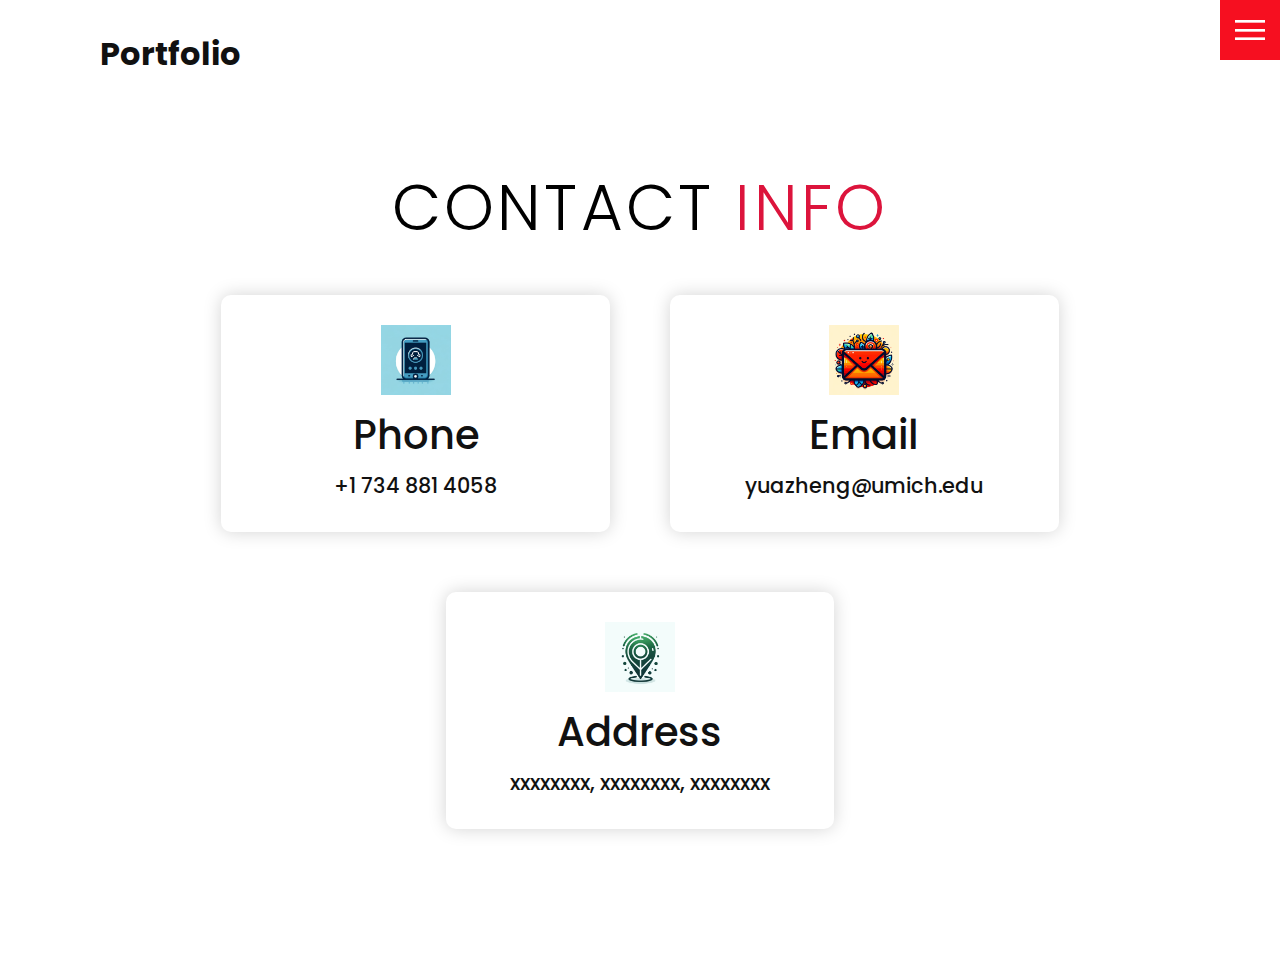
==== contact.html @ f20f1a08 "half complete" ====
<!DOCTYPE html>
<html lang="en">
  <head>
    <meta charset="UTF-8" />
    <meta http-equiv="X-UA-Compatible" content="IE=edge" />
    <meta name="viewport" content="width=device-width, initial-scale=1.0" />
    <link rel="stylesheet" href="css/style.css" />
    <title>Portfolio</title>
  </head>
  <body>
    <header>
      <div class="logo">Portfolio</div>
      <div class="toggle"></div>
      <div class="navigation">
        <ul>
          <li><a href="index.html">Home</a></li>
          <li><a href="services.html">Skills</a></li>
          <li><a href="work.html">Experiene</a></li>
          <li><a href="contact.html">Contact</a></li>
        </ul>
        <div class="social-bar">
          <ul>
            <li>
              <a href="https://facebook.com">
                <img src="images/facebook.png" target="_blank" alt="" />
              </a>
            </li>
            <li>
              <a href="https://twitter.com">
                <img src="images/twitter.png" target="_blank" alt="" />
              </a>
            </li>
            <li>
              <a href="https://instagram.com">
                <img src="images/instagram.png" target="_blank" alt="" />
              </a>
            </li>
          </ul>
          <a href="mailto:you@email.com" class="email-icon">
            <img src="images/email.png" alt="" />
          </a>
        </div>
      </div>
    </header>

    <section id="contact">
      <div class="contact container">
        <div>
          <h1 class="section-title">Contact <span>info</span></h1>
        </div>
        <div class="contact-items">
          <div class="contact-item">
            <div class="icon"><img src="images/phone.png" /></div>
            <div class="contact-info">
              <h1>Phone</h1>
              <h2>+1 734 881 4058</h2>
            </div>
          </div>
          <div class="contact-item">
            <div class="icon"><img src="images/emal.png" /></div>
            <div class="contact-info">
              <h1>Email</h1>
              <h2>yuazheng@umich.edu</h2>
            </div>
          </div>
          <div class="contact-item">
            <div class="icon"><img src="images/addresss.png" /></div>
            <div class="contact-info">
              <h1>Address</h1>
              <h2>xxxxxxxx, xxxxxxxx, xxxxxxxx</h2>
            </div>
          </div>
        </div>
      </div>
    </section>

    <script src="js/script.js"></script>
  </body>
</html>
---- css/style.css ----
@import url(https://fonts.googleapis.com/css?family=Poppins:200,300,400,500,600,700,800,900&display=swap);

.btn,
.toggle {
  cursor: pointer
}

.navigation ul,
.navigation ul li {
  position: relative
}

.btn,
.portfolio .item .action a {
  display: inline-block;
  color: #fff;
  text-decoration: none
}

:root {
  --primary-color: #f60f20;
  --secondary-color: #1b206e
}

* {
  box-sizing: border-box;
  margin: 0;
  padding: 0
}

body,
html {
  font-family: Poppins, sans-serif;
  color: #111;
}

h1 {
  font-size: 30px;
  font-weight: 500
}

p {
  margin: 20px 0 10px;
  font-size: 1.1rem
}

section {
  display: flex;
  flex-direction: column;
  height: 100vh;
  align-items: center;
  padding: 100px;
  margin-top: 60px
}

section.home {
  flex-direction: row;
  margin-top: 0
}

.btn {
  background: var(--primary-color);
  padding: 10px 30px;
  margin: 20px 0;
  border: 0
}

.btn:hover {
  transform: scale(.98)
}

.logo {
  position: absolute;
  top: 30px;
  left: 100px;
  font-size: 2rem;
  font-weight: 700;
  z-index: 20
}

.toggle {
  position: fixed;
  top: 0;
  right: 0;
  width: 60px;
  height: 60px;
  background: var(--primary-color) url(../images/menu.png);
  background-size: 30px;
  background-position: center;
  background-repeat: no-repeat;
  z-index: 20
}

.navigation,
.portfolio .item img {
  width: 100%;
  height: 100%
}

.toggle.active {
  background: var(--primary-color) url(../images/close.png);
  background-size: 25px;
  background-position: center;
  background-repeat: no-repeat
}

.navigation {
  position: fixed;
  top: 0;
  left: 100%;
  background-color: #fff;
  z-index: 15;
  display: flex;
  justify-content: center;
  align-items: center
}

.navigation.active {
  left: 0
}

.navigation ul li {
  list-style: none;
  text-align: center
}

.navigation ul li a {
  font-size: 2.2rem;
  color: #111;
  text-decoration: none;
  font-weight: 300
}

.navigation ul li a:hover {
  color: var(--primary-color)
}

.navigation .social-bar {
  position: absolute;
  top: 0;
  left: 0;
  width: 60px;
  height: 100%;
  display: flex;
  justify-content: center;
  align-items: center
}

.navigation .social-bar a {
  display: inline-block;
  transform: scale(.5)
}

.navigation .email-icon {
  position: absolute;
  bottom: 20px;
  transform: scale(.5)
}

.section-title {
  font-size: 4rem;
  font-weight: 300;
  color: #000;
  margin-bottom: 10px;
  text-transform: uppercase;
  letter-spacing: .2rem;
  text-align: center
}

.section-title span {
  color: #dc143c
}

.home-content {
  position: relative;
  z-index: 10;
  max-width: 600px
}

.home-img {
  position: absolute;
  bottom: 0;
  right: 0;
  height: 110%;
  opacity: .35
}

.services {
  margin-top: 40px;
  display: grid;
  grid-template-columns: repeat(3, 1fr);
  gap: 40px;
  text-align: center
}

.services .service {
  padding: 30px
}

.services .service:hover {
  box-shadow: 0 10px 30px rgba(0, 0, 0, .1)
}

.services .service h2 {
  font-size: 24px;
  font-weight: 500;
  margin-top: 20px;
  color: var(--secondary-color)
}

.services .service .icon img {
  max-width: 100px
}

.portfolio {
  display: flex;
  flex-wrap: wrap;
  justify-content: center;
  margin-top: 20px
}

.portfolio .item {
  position: relative;
  width: 300px;
  height: 300px;
  margin: 5px
}

.portfolio .item .action {
  position: absolute;
  top: 0;
  left: 0;
  width: 100%;
  height: 100%;
  background: rgba(0, 0, 0, .8);
  display: flex;
  justify-content: center;
  align-items: center;
  opacity: 0;
  transition: .5s
}

.portfolio .item:hover .action {
  opacity: 1
}

.portfolio .item .action a {
  border: 1px solid #fff;
  padding: 5px 15px
}

#contact .contact {
  flex-direction: column;
  max-width: 1200px;
  margin: 0 auto;
  width: 90%
}

#contact .contact-items {
  display: flex;
  flex-direction: row;
  justify-content: center;
  align-items: center;
  flex-wrap: wrap;
  width: 100%
}

#contact .contact-item {
  width: 40%;
  padding: 30px;
  text-align: center;
  border-radius: 10px;
  margin: 30px;
  display: flex;
  justify-content: center;
  align-items: center;
  flex-direction: column;
  box-shadow: 0 0 18px 0 #0000002c;
  transition: box-shadow .3s
}

#contact .contact-item:hover {
  box-shadow: 0 0 5px 0 #0000002c
}

#contact .icon {
  width: 70px;
  margin: 0 auto 10px
}

#contact .contact-info h1 {
  font-size: 2.5rem;
  font-weight: 500;
  margin-bottom: 5px
}

#contact .contact-info h2 {
  font-size: 1.3rem;
  line-height: 2rem;
  font-weight: 500
}

.contact .icon {
  width: 70px;
  height: 70px;
  display: flex;
  justify-content: center;
  align-items: center
}

.contact .icon img {
  width: 100%;
  height: auto
}

@media (max-width:1068px) {

  .contact-form,
  .contact-info {
    width: 100%;
    padding: 30px 30px 20px
  }

  .home-img {
    display: none
  }

  .logo {
    top: 10px;
    left: 40px;
    font-size: 1.5rem
  }

  section {
    padding: 100px 40px
  }

  .navigation ul li a {
    font-size: 2rem
  }

  .services {
    grid-template-columns: repeat(2, 1fr)
  }

  .contact,
  .contact-form .row {
    flex-direction: column
  }

  .contact-form .input100,
  .contact-form .input50 {
    width: 100%;
    margin: 0
  }

  .contact-info {
    margin-top: 20px
  }
}

@media (max-width:768px) {
  .services {
    grid-template-columns: 1fr
  }

  .services .service {
    box-shadow: 0 10px 30px rgba(0, 0, 0, .1)
  }
}
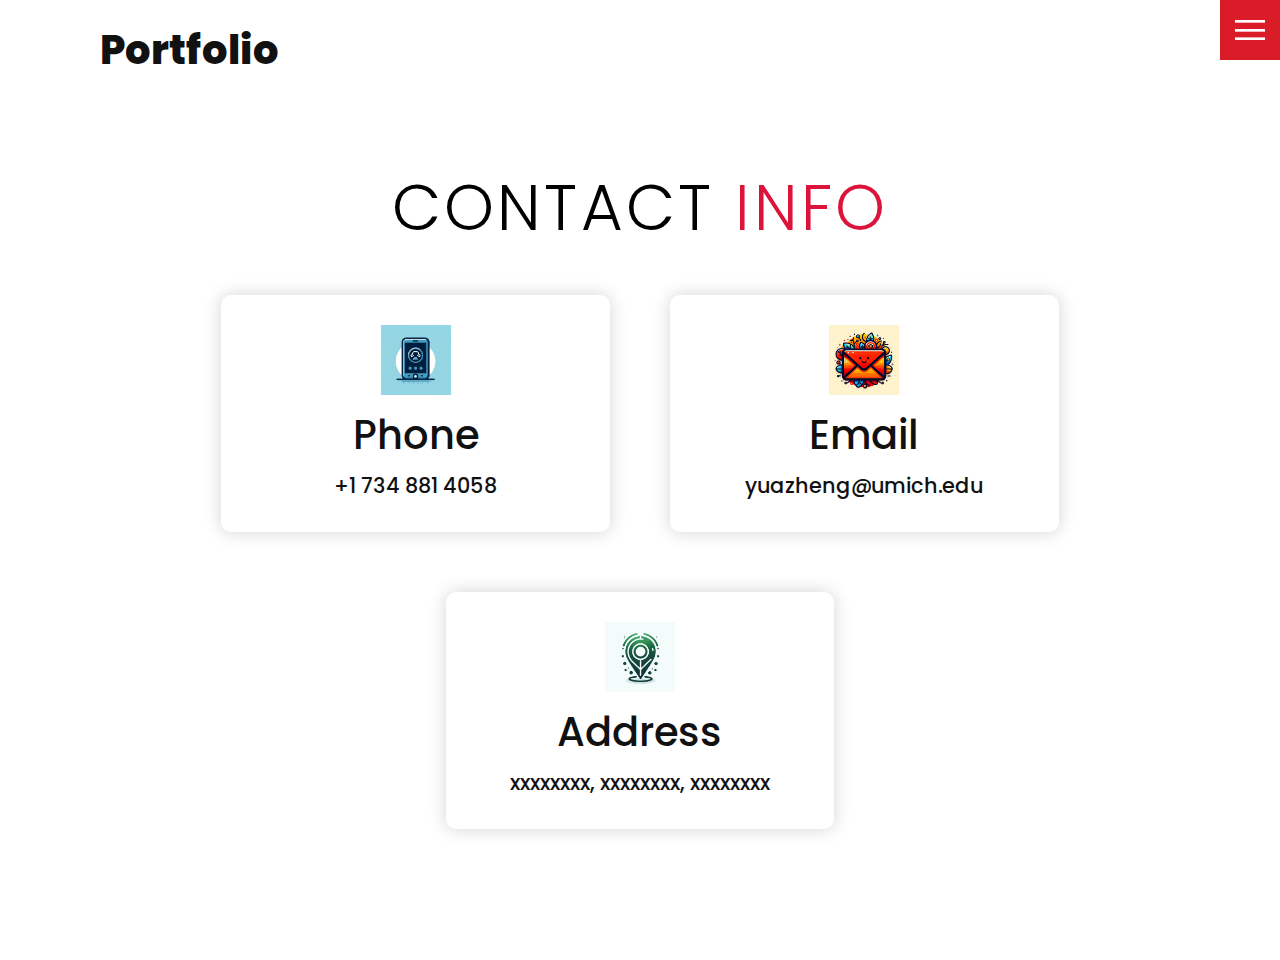
==== commit 5430e1b7: "update gallery" ====
--- a/contact.html
+++ b/contact.html
@@ -11,33 +11,33 @@
     <header>
       <div class="logo">Portfolio</div>
       <div class="toggle"></div>
-      <div class="navigation">
+      <div class="nav">
         <ul>
           <li><a href="index.html">Home</a></li>
-          <li><a href="services.html">Skills</a></li>
-          <li><a href="work.html">Experiene</a></li>
+          <li><a href="skills.html">Skills</a></li>
+          <li><a href="growthpath.html">Growth Path</a></li>
           <li><a href="contact.html">Contact</a></li>
         </ul>
-        <div class="social-bar">
+        <div class="social">
           <ul>
             <li>
               <a href="https://facebook.com">
-                <img src="images/facebook.png" target="_blank" alt="" />
+                <img src="images/facebook.png" alt="facebook link" />
               </a>
             </li>
             <li>
               <a href="https://twitter.com">
-                <img src="images/twitter.png" target="_blank" alt="" />
+                <img src="images/twitter.png" alt="twitter link" />
               </a>
             </li>
             <li>
               <a href="https://instagram.com">
-                <img src="images/instagram.png" target="_blank" alt="" />
+                <img src="images/instagram.png" alt="instagram link" />
               </a>
             </li>
           </ul>
           <a href="mailto:you@email.com" class="email-icon">
-            <img src="images/email.png" alt="" />
+            <img src="images/email.png" alt="email link" />
           </a>
         </div>
       </div>
@@ -46,7 +46,7 @@
     <section id="contact">
       <div class="contact container">
         <div>
-          <h1 class="section-title">Contact <span>info</span></h1>
+          <h1 class="title">Contact <span>info</span></h1>
         </div>
         <div class="contact-items">
           <div class="contact-item">
--- a/css/style.css
+++ b/css/style.css
@@ -1,24 +1,24 @@
 @import url(https://fonts.googleapis.com/css?family=Poppins:200,300,400,500,600,700,800,900&display=swap);
 
-.btn,
+.contact-btn,
 .toggle {
   cursor: pointer
 }
 
-.navigation ul,
-.navigation ul li {
+.nav ul,
+.nav ul li {
   position: relative
 }
 
-.btn,
-.portfolio .item .action a {
+.contact-btn,
+.gallery .item .action a {
   display: inline-block;
   color: #fff;
   text-decoration: none
 }
 
 :root {
-  --primary-color: #f60f20;
+  --primary-color: #d91c28;
   --secondary-color: #1b206e
 }
 
@@ -35,13 +35,14 @@
 }
 
 h1 {
-  font-size: 30px;
-  font-weight: 500
+  font-size: 45px;
+  font-weight: 550
 }
 
 p {
-  margin: 20px 0 10px;
-  font-size: 1.1rem
+  margin: 20px 0 10px 5px;
+  font-size: 20px;
+  font-weight: 400;
 }
 
 section {
@@ -58,23 +59,22 @@
   margin-top: 0
 }
 
-.btn {
+.contact-btn {
   background: var(--primary-color);
-  padding: 10px 30px;
-  margin: 20px 0;
-  border: 0
-}
-
-.btn:hover {
-  transform: scale(.98)
+  padding: 15px 30px;
+  margin: 30px 0px;
+}
+
+.contact-btn:hover {
+  transform: scale(.97)
 }
 
 .logo {
   position: absolute;
-  top: 30px;
+  top: 20px;
   left: 100px;
-  font-size: 2rem;
-  font-weight: 700;
+  font-size: 2.5rem;
+  font-weight: 800;
   z-index: 20
 }
 
@@ -84,15 +84,15 @@
   right: 0;
   width: 60px;
   height: 60px;
-  background: var(--primary-color) url(../images/menu.png);
+  background: var(--primary-color) url(/images/menu.png);
   background-size: 30px;
   background-position: center;
   background-repeat: no-repeat;
-  z-index: 20
-}
-
-.navigation,
-.portfolio .item img {
+  z-index: 20;
+}
+
+.nav,
+.gallery .item img {
   width: 100%;
   height: 100%
 }
@@ -104,7 +104,7 @@
   background-repeat: no-repeat
 }
 
-.navigation {
+.nav{
   position: fixed;
   top: 0;
   left: 100%;
@@ -115,27 +115,27 @@
   align-items: center
 }
 
-.navigation.active {
+.nav.active {
   left: 0
 }
 
-.navigation ul li {
+.nav ul li {
   list-style: none;
   text-align: center
 }
 
-.navigation ul li a {
-  font-size: 2.2rem;
+.nav ul li a {
+  font-size: 2.5rem;
   color: #111;
   text-decoration: none;
   font-weight: 300
 }
 
-.navigation ul li a:hover {
+.nav ul li a:hover {
   color: var(--primary-color)
 }
 
-.navigation .social-bar {
+.nav .social {
   position: absolute;
   top: 0;
   left: 0;
@@ -146,18 +146,18 @@
   align-items: center
 }
 
-.navigation .social-bar a {
-  display: inline-block;
-  transform: scale(.5)
-}
-
-.navigation .email-icon {
+.nav .social a {
+  transform: scale(.5);
+  display: inline-block
+}
+
+.nav .email-icon {
   position: absolute;
   bottom: 20px;
   transform: scale(.5)
 }
 
-.section-title {
+.title {
   font-size: 4rem;
   font-weight: 300;
   color: #000;
@@ -167,14 +167,15 @@
   text-align: center
 }
 
-.section-title span {
+.title span {
   color: #dc143c
 }
 
 .home-content {
   position: relative;
+  max-width: 700px;
   z-index: 10;
-  max-width: 600px
+  margin: 20px;
 }
 
 .home-img {
@@ -182,10 +183,11 @@
   bottom: 0;
   right: 0;
   height: 110%;
-  opacity: .35
-}
-
-.services {
+  opacity: .35;
+  width: 100%
+}
+
+.skills {
   margin-top: 40px;
   display: grid;
   grid-template-columns: repeat(3, 1fr);
@@ -193,40 +195,43 @@
   text-align: center
 }
 
-.services .service {
+.skills .skill {
   padding: 30px
 }
 
-.services .service:hover {
+.skills .skill:hover {
   box-shadow: 0 10px 30px rgba(0, 0, 0, .1)
 }
 
-.services .service h2 {
+.skills .skill h2 {
   font-size: 24px;
   font-weight: 500;
   margin-top: 20px;
   color: var(--secondary-color)
 }
 
-.services .service .icon img {
+.skills .skill .icon img {
   max-width: 100px
 }
 
-.portfolio {
+.gallery {
   display: flex;
   flex-wrap: wrap;
   justify-content: center;
   margin-top: 20px
-}
-
-.portfolio .item {
+  /* display: grid;
+  grid-template-columns: repeat(6,1fr);
+  margin-top: 5px; */
+}
+
+.gallery .item {
   position: relative;
-  width: 300px;
-  height: 300px;
-  margin: 5px
-}
-
-.portfolio .item .action {
+  width: 200px;
+  height: 200px;
+  margin: 10px
+}
+
+.gallery .item .action {
   position: absolute;
   top: 0;
   left: 0;
@@ -240,13 +245,26 @@
   transition: .5s
 }
 
-.portfolio .item:hover .action {
+.gallery .item:hover .action {
   opacity: 1
 }
 
-.portfolio .item .action a {
+.gallery .item .action a {
   border: 1px solid #fff;
   padding: 5px 15px
+}
+
+.expanded {
+  position: fixed;
+  top: 50%;
+  left: 50%;
+  transform: translate(-50%, -50%);
+  max-width: 60%;
+  max-height: 100%;
+  width: auto;
+  height: auto;
+  z-index: 1000;
+  box-shadow: 0 0 10px rgba(0, 0, 0, 0.5);
 }
 
 #contact .contact {
@@ -322,24 +340,24 @@
   }
 
   .home-img {
-    display: none
+    height: 110%;
   }
 
   .logo {
-    top: 10px;
+    top: 8px;
     left: 40px;
-    font-size: 1.5rem
+    font-size: 2.5rem
   }
 
   section {
     padding: 100px 40px
   }
 
-  .navigation ul li a {
-    font-size: 2rem
-  }
-
-  .services {
+  .nav ul li a {
+    font-size: 2.2rem
+  }
+
+  .skills {
     grid-template-columns: repeat(2, 1fr)
   }
 
@@ -357,14 +375,44 @@
   .contact-info {
     margin-top: 20px
   }
+
+  #contact .contact-info h1 {
+    font-size: 2.0rem;
+    font-weight: 350;
+    margin-bottom: 5px
+  }
+  
+  #contact .contact-info h2 {
+    font-size: 1.3rem;
+    line-height: 2rem;
+    font-weight: 350;
+  }
+
+  .expanded {
+    max-width: 60%;
+    max-height: 80%;
+  }
 }
 
 @media (max-width:768px) {
-  .services {
+  .contact-btn {
+    padding: 10px 25px;
+  }
+  
+  .skills {
     grid-template-columns: 1fr
   }
 
-  .services .service {
+  .skills.skill {
     box-shadow: 0 10px 30px rgba(0, 0, 0, .1)
   }
+
+  #contact .contact-items {
+    width: 150%;
+  }
+
+  .expanded {
+    max-width: 80%;
+    max-height: 80%;
+  }
 }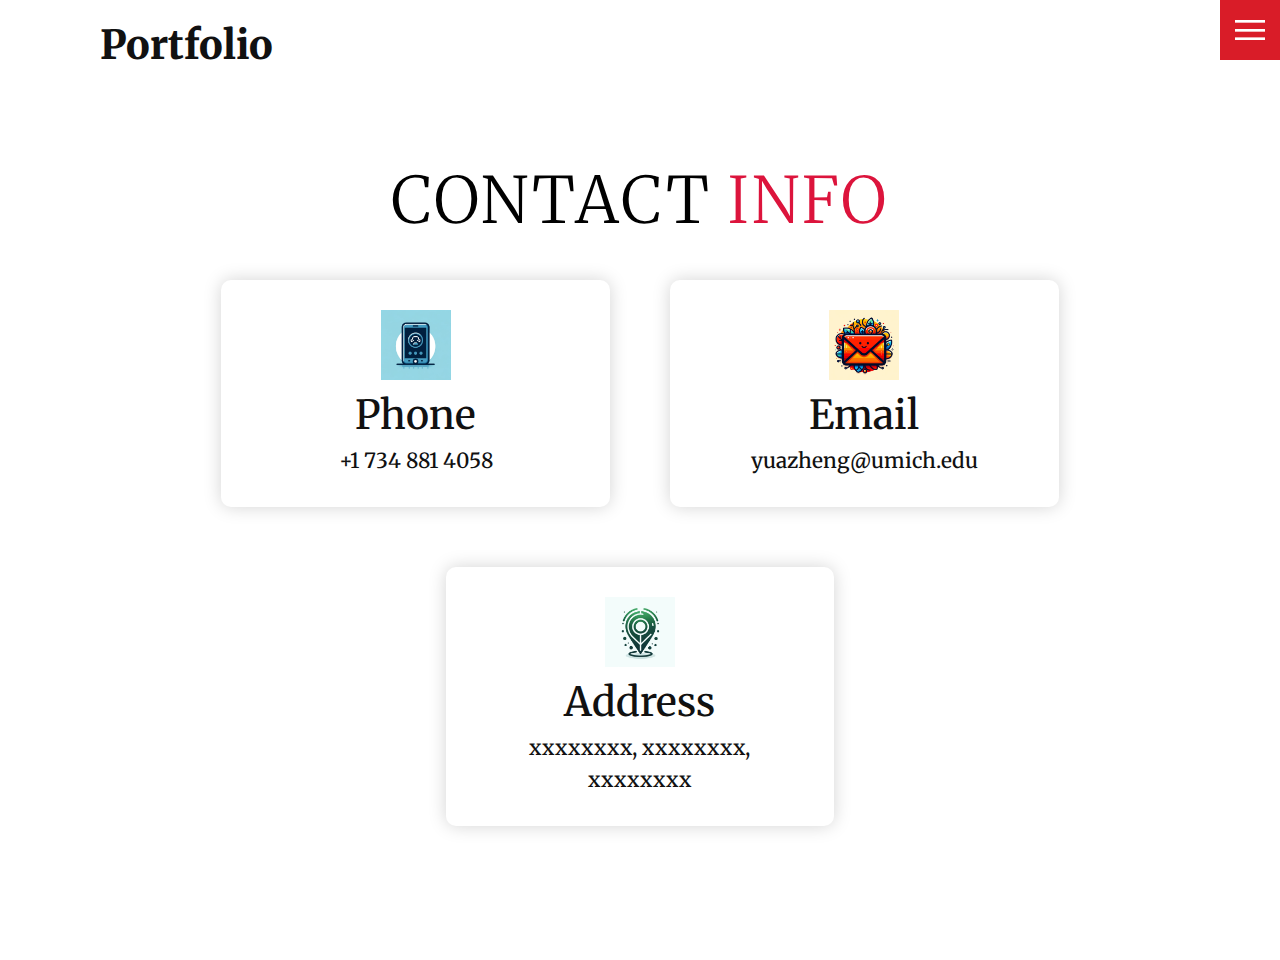
==== commit 151a7df4: "add alt text" ====
--- a/contact.html
+++ b/contact.html
@@ -50,21 +50,21 @@
         </div>
         <div class="contact-items">
           <div class="contact-item">
-            <div class="icon"><img src="images/phone.png" /></div>
+            <div class="icon"><img src="images/phone.png" alt="phone icon" /></div>
             <div class="contact-info">
               <h1>Phone</h1>
               <h2>+1 734 881 4058</h2>
             </div>
           </div>
           <div class="contact-item">
-            <div class="icon"><img src="images/emal.png" /></div>
+            <div class="icon"><img src="images/emal.png" alt="email icon"/></div>
             <div class="contact-info">
               <h1>Email</h1>
               <h2>yuazheng@umich.edu</h2>
             </div>
           </div>
           <div class="contact-item">
-            <div class="icon"><img src="images/addresss.png" /></div>
+            <div class="icon"><img src="images/addresss.png" alt="address icon"/></div>
             <div class="contact-info">
               <h1>Address</h1>
               <h2>xxxxxxxx, xxxxxxxx, xxxxxxxx</h2>
@@ -75,5 +75,9 @@
     </section>
 
     <script src="js/script.js"></script>
+    <!-- <footer>
+      <p>2023 SI-539 Final Project<br/>
+        &copy; Zheng Yuan</p>
+    </footer> -->
   </body>
 </html>
--- a/css/style.css
+++ b/css/style.css
@@ -1,4 +1,18 @@
-@import url(https://fonts.googleapis.com/css?family=Poppins:200,300,400,500,600,700,800,900&display=swap);
+@import url(https://fonts.googleapis.com/css?family=Lato:400,700,400italic,700italic);
+@import url(https://fonts.googleapis.com/css?family=Playfair+Display:400,700);
+@import url(https://fonts.googleapis.com/css?family=Merriweather:400,700,400italic,700italic);
+
+.logo,
+.nav .email-icon,
+.nav .social {
+  position: absolute
+}
+
+.nav ul li,
+.skills,
+.title {
+  text-align: center
+}
 
 .contact-btn,
 .toggle {
@@ -17,6 +31,12 @@
   text-decoration: none
 }
 
+.nav,
+.nav .social,
+section {
+  display: flex
+}
+
 :root {
   --primary-color: #d91c28;
   --secondary-color: #1b206e
@@ -30,8 +50,8 @@
 
 body,
 html {
-  font-family: Poppins, sans-serif;
-  color: #111;
+  font-family: 'Merriweather', 'lato', sans-serif;
+  color: #111
 }
 
 h1 {
@@ -42,11 +62,10 @@
 p {
   margin: 20px 0 10px 5px;
   font-size: 20px;
-  font-weight: 400;
+  font-weight: 400
 }
 
 section {
-  display: flex;
   flex-direction: column;
   height: 100vh;
   align-items: center;
@@ -62,7 +81,7 @@
 .contact-btn {
   background: var(--primary-color);
   padding: 15px 30px;
-  margin: 30px 0px;
+  margin: 30px 0
 }
 
 .contact-btn:hover {
@@ -70,7 +89,6 @@
 }
 
 .logo {
-  position: absolute;
   top: 20px;
   left: 100px;
   font-size: 2.5rem;
@@ -78,21 +96,26 @@
   z-index: 20
 }
 
+.nav,
 .toggle {
-  position: fixed;
+  position: fixed
+}
+
+.toggle {
   top: 0;
   right: 0;
   width: 60px;
   height: 60px;
-  background: var(--primary-color) url(/images/menu.png);
+  background: var(--primary-color) url(../images/menu.png);
   background-size: 30px;
   background-position: center;
   background-repeat: no-repeat;
-  z-index: 20;
-}
-
-.nav,
-.gallery .item img {
+  z-index: 20
+}
+
+.gallery .item .action,
+.gallery .item img,
+.nav {
   width: 100%;
   height: 100%
 }
@@ -104,13 +127,11 @@
   background-repeat: no-repeat
 }
 
-.nav{
-  position: fixed;
+.nav {
   top: 0;
   left: 100%;
   background-color: #fff;
   z-index: 15;
-  display: flex;
   justify-content: center;
   align-items: center
 }
@@ -120,8 +141,7 @@
 }
 
 .nav ul li {
-  list-style: none;
-  text-align: center
+  list-style: none
 }
 
 .nav ul li a {
@@ -136,12 +156,10 @@
 }
 
 .nav .social {
-  position: absolute;
   top: 0;
   left: 0;
   width: 60px;
   height: 100%;
-  display: flex;
   justify-content: center;
   align-items: center
 }
@@ -152,7 +170,6 @@
 }
 
 .nav .email-icon {
-  position: absolute;
   bottom: 20px;
   transform: scale(.5)
 }
@@ -163,8 +180,7 @@
   color: #000;
   margin-bottom: 10px;
   text-transform: uppercase;
-  letter-spacing: .2rem;
-  text-align: center
+  letter-spacing: .2rem
 }
 
 .title span {
@@ -175,7 +191,7 @@
   position: relative;
   max-width: 700px;
   z-index: 10;
-  margin: 20px;
+  margin: 20px
 }
 
 .home-img {
@@ -191,8 +207,7 @@
   margin-top: 40px;
   display: grid;
   grid-template-columns: repeat(3, 1fr);
-  gap: 40px;
-  text-align: center
+  gap: 40px
 }
 
 .skills .skill {
@@ -219,9 +234,6 @@
   flex-wrap: wrap;
   justify-content: center;
   margin-top: 20px
-  /* display: grid;
-  grid-template-columns: repeat(6,1fr);
-  margin-top: 5px; */
 }
 
 .gallery .item {
@@ -235,8 +247,6 @@
   position: absolute;
   top: 0;
   left: 0;
-  width: 100%;
-  height: 100%;
   background: rgba(0, 0, 0, .8);
   display: flex;
   justify-content: center;
@@ -264,7 +274,7 @@
   width: auto;
   height: auto;
   z-index: 1000;
-  box-shadow: 0 0 10px rgba(0, 0, 0, 0.5);
+  box-shadow: 0 0 10px rgba(0, 0, 0, .5)
 }
 
 #contact .contact {
@@ -340,7 +350,7 @@
   }
 
   .home-img {
-    height: 110%;
+    height: 110%
   }
 
   .logo {
@@ -377,28 +387,28 @@
   }
 
   #contact .contact-info h1 {
-    font-size: 2.0rem;
+    font-size: 2rem;
     font-weight: 350;
     margin-bottom: 5px
   }
-  
+
   #contact .contact-info h2 {
     font-size: 1.3rem;
     line-height: 2rem;
-    font-weight: 350;
+    font-weight: 350
   }
 
   .expanded {
     max-width: 60%;
-    max-height: 80%;
+    max-height: 80%
   }
 }
 
 @media (max-width:768px) {
   .contact-btn {
-    padding: 10px 25px;
-  }
-  
+    padding: 10px 25px
+  }
+
   .skills {
     grid-template-columns: 1fr
   }
@@ -408,11 +418,11 @@
   }
 
   #contact .contact-items {
-    width: 150%;
+    width: 150%
   }
 
   .expanded {
     max-width: 80%;
-    max-height: 80%;
+    max-height: 80%
   }
 }